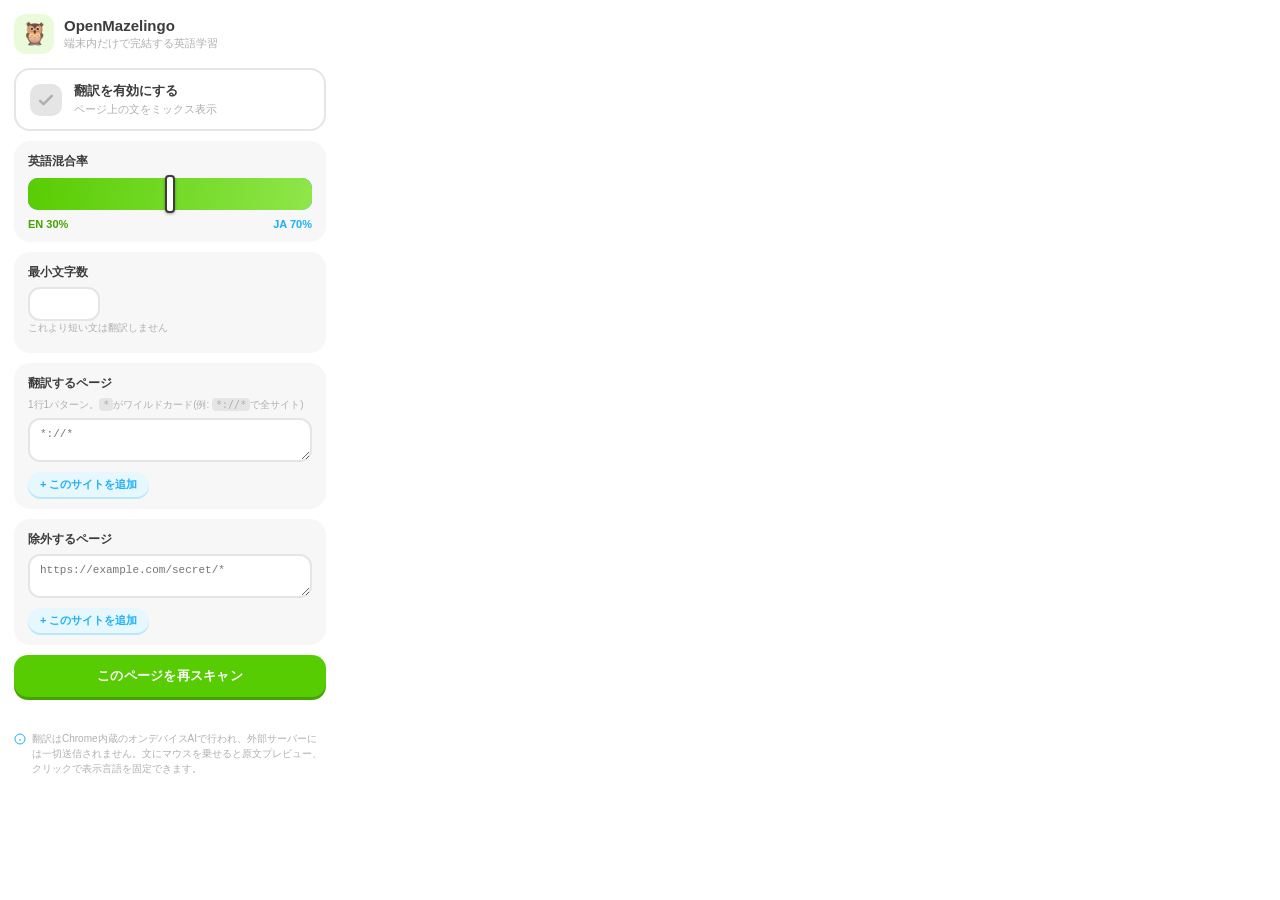
==== popup.html @ 2ac7de0b "Initial commit: OpenMazelingo Sentence-level bilingual mix translator using Chrome's built-in on-dev" ====
<!doctype html>
<html lang="ja">
  <head>
    <meta charset="utf-8" />
    <title>OpenMazelingo</title>
    <link rel="stylesheet" href="popup.css" />
  </head>
  <body>
    <div class="header">
      <div class="logo" aria-hidden="true">🦉</div>
      <div>
        <p class="title">OpenMazelingo</p>
        <p class="subtitle">端末内だけで完結する英語学習</p>
      </div>
    </div>

    <label class="toggle-wrap">
      <input type="checkbox" id="enabled" class="toggle-input" />
      <div class="toggle-card">
        <div class="toggle-icon" aria-hidden="true">
          <svg width="20" height="20" viewBox="0 0 24 24" fill="none">
            <path d="M5 13l4 4L19 7" stroke="currentColor" stroke-width="3" stroke-linecap="round" stroke-linejoin="round" />
          </svg>
        </div>
        <div>
          <div class="toggle-title">翻訳を有効にする</div>
          <div class="toggle-desc">ページ上の文をミックス表示</div>
        </div>
      </div>
    </label>

    <div class="card ratio-card">
      <div class="ratio-header">
        <span class="label">英語混合率</span>
      </div>
      <div class="wave-slider">
        <div class="wave-track">
          <div id="waveFill" class="wave-fill"></div>
        </div>
        <input type="range" id="ratio" min="0" max="100" step="5" />
      </div>
      <div class="ratio-meta">
        <span class="en">EN <span id="ratioValue">30%</span></span>
        <span class="ja">JA <span id="ratioJaValue">70%</span></span>
      </div>
    </div>

    <div class="card">
      <label class="label" for="minTextLength">最小文字数</label>
      <input type="number" id="minTextLength" min="1" max="100" class="input num" />
      <div class="hint">これより短い文は翻訳しません</div>
    </div>

    <div class="card">
      <span class="label">翻訳するページ</span>
      <div class="hint">1行1パターン。<code>*</code>がワイルドカード(例: <code>*://*</code>で全サイト)</div>
      <textarea id="pageListInclude" class="textarea" rows="2" placeholder="*://*"></textarea>
      <button id="addCurrentInclude" class="chip-btn" type="button">+ このサイトを追加</button>
    </div>

    <div class="card">
      <span class="label">除外するページ</span>
      <textarea id="pageListExclude" class="textarea" rows="2" placeholder="https://example.com/secret/*"></textarea>
      <button id="addCurrentExclude" class="chip-btn" type="button">+ このサイトを追加</button>
    </div>

    <button id="rescan" class="primary-btn" type="button">このページを再スキャン</button>
    <p id="status" class="status"></p>

    <p class="note">
      <svg width="12" height="12" viewBox="0 0 24 24" fill="none" stroke="currentColor" stroke-width="2">
        <circle cx="12" cy="12" r="10" />
        <line x1="12" y1="16" x2="12" y2="12" />
        <line x1="12" y1="8" x2="12.01" y2="8" />
      </svg>
      翻訳はChrome内蔵のオンデバイスAIで行われ、外部サーバーには一切送信されません。文にマウスを乗せると原文プレビュー、クリックで表示言語を固定できます。
    </p>

    <script src="popup.js"></script>
  </body>
</html>
---- popup.css ----
:root {
  --green: #58cc02;
  --green-dark: #46a302;
  --green-light: #eafbdb;
  --blue: #1cb0f6;
  --blue-light: #e7f7fe;
  --ink: #3c3c3c;
  --gray: #afafaf;
  --gray-light: #e5e5e5;
  --bg: #ffffff;
  --card-bg: #f7f7f7;
  --radius: 16px;
}

* {
  box-sizing: border-box;
}

body {
  width: 340px;
  margin: 0;
  padding: 14px;
  background: var(--bg);
  color: var(--ink);
  font-family: "Trebuchet MS", "Verdana", "Hiragino Sans", sans-serif;
}

.header {
  display: flex;
  align-items: center;
  gap: 10px;
  margin-bottom: 14px;
}

.logo {
  width: 40px;
  height: 40px;
  border-radius: 12px;
  background: var(--green-light);
  display: flex;
  align-items: center;
  justify-content: center;
  font-size: 22px;
  flex-shrink: 0;
  animation: owl-bob 2.6s ease-in-out infinite;
  transform-origin: 50% 90%;
}

@keyframes owl-bob {
  0%, 100% {
    transform: translateY(0) rotate(0deg);
  }
  50% {
    transform: translateY(-2px) rotate(-4deg);
  }
}

.title {
  margin: 0;
  font-size: 15px;
  font-weight: 800;
  color: var(--ink);
}

.subtitle {
  margin: 2px 0 0;
  font-size: 11px;
  color: var(--gray);
}

.card {
  background: var(--card-bg);
  border-radius: var(--radius);
  padding: 12px 14px;
  margin-bottom: 10px;
}

.label {
  display: block;
  font-size: 12px;
  font-weight: 700;
  color: var(--ink);
  margin-bottom: 6px;
}

.hint {
  font-size: 10px;
  color: var(--gray);
  margin-bottom: 6px;
  line-height: 1.4;
}

.hint code {
  background: var(--gray-light);
  border-radius: 4px;
  padding: 1px 4px;
}

/* Toggle card */
.toggle-wrap {
  display: block;
  margin-bottom: 10px;
  cursor: pointer;
}

.toggle-input {
  position: absolute;
  opacity: 0;
  pointer-events: none;
}

.toggle-card {
  display: flex;
  align-items: center;
  gap: 12px;
  padding: 12px 14px;
  border-radius: var(--radius);
  border: 2px solid var(--gray-light);
  background: var(--bg);
  transition: border-color 0.15s, background 0.15s, transform 0.1s;
}

.toggle-card:active {
  transform: scale(0.98);
}

.toggle-input:checked + .toggle-card {
  border-color: var(--green);
  background: var(--green-light);
}

.toggle-icon {
  width: 32px;
  height: 32px;
  border-radius: 10px;
  background: var(--gray-light);
  color: var(--gray);
  display: flex;
  align-items: center;
  justify-content: center;
  flex-shrink: 0;
  transform: scale(1) rotate(0deg);
  transition: background 0.15s, color 0.15s, transform 0.4s cubic-bezier(0.34, 1.56, 0.64, 1);
}

.toggle-input:checked + .toggle-card .toggle-icon {
  background: var(--green);
  color: #ffffff;
  transform: scale(1.15) rotate(-8deg);
}

.toggle-title {
  font-size: 13px;
  font-weight: 700;
}

.toggle-desc {
  font-size: 11px;
  color: var(--gray);
  margin-top: 2px;
}

/* Ratio slider — Splatoon風の陣取りバトルバー */
.ratio-header {
  margin-bottom: 8px;
}

.wave-slider {
  position: relative;
  height: 32px;
}

.wave-track {
  position: absolute;
  inset: 0;
  border-radius: 10px;
  background: var(--blue);
  overflow: hidden;
  box-shadow: inset 0 0 0 2px rgba(0, 0, 0, 0.08), inset 0 2px 4px rgba(0, 0, 0, 0.12);
}

.wave-fill {
  position: absolute;
  inset: 0;
  width: 100%;
  height: 100%;
  background: linear-gradient(100deg, var(--green), #8fe64a);
  /* clip-path はJSがギザギザ境界線を毎フレーム計算して差し替える */
  transition: clip-path 0.22s ease-in-out;
  will-change: clip-path;
}

.wave-slider input[type="range"] {
  position: absolute;
  left: 0;
  top: 0;
  width: 100%;
  height: 100%;
  margin: 0;
  background: transparent;
  appearance: none;
  -webkit-appearance: none;
  cursor: pointer;
  z-index: 2;
}

.wave-slider input[type="range"]::-webkit-slider-runnable-track {
  height: 100%;
  background: transparent;
}

.wave-slider input[type="range"]::-webkit-slider-thumb {
  -webkit-appearance: none;
  width: 10px;
  height: 38px;
  border-radius: 4px;
  background: #ffffff;
  border: 2px solid var(--ink);
  margin-top: -3px;
  box-shadow: 0 1px 3px rgba(0, 0, 0, 0.35);
  cursor: pointer;
}

.wave-slider input[type="range"]::-moz-range-track {
  height: 100%;
  background: transparent;
}

.wave-slider input[type="range"]::-moz-range-thumb {
  width: 10px;
  height: 38px;
  border-radius: 4px;
  background: #ffffff;
  border: 2px solid var(--ink);
  box-shadow: 0 1px 3px rgba(0, 0, 0, 0.35);
  cursor: pointer;
}

.ratio-meta {
  display: flex;
  justify-content: space-between;
  font-size: 11px;
  font-weight: 700;
  margin-top: 8px;
}

.ratio-meta .en {
  color: var(--green-dark);
}

.ratio-meta .ja {
  color: var(--blue);
}

/* Inputs */
.input,
.textarea {
  width: 100%;
  border: 2px solid var(--gray-light);
  border-radius: 12px;
  padding: 8px 10px;
  font-size: 12px;
  background: var(--bg);
  color: var(--ink);
  outline: none;
  transition: border-color 0.15s;
  font-family: inherit;
}

.input:focus,
.textarea:focus {
  border-color: var(--blue);
}

.input.num {
  width: 72px;
}

.textarea {
  font-family: "Consolas", "Courier New", monospace;
  font-size: 11px;
  resize: vertical;
  margin-bottom: 6px;
}

.chip-btn {
  border: none;
  background: var(--blue-light);
  color: var(--blue);
  font-size: 11px;
  font-weight: 700;
  border-radius: 999px;
  padding: 5px 12px;
  cursor: pointer;
  box-shadow: 0 2px 0 #b8e9fb;
  transition: background 0.15s, transform 0.05s, box-shadow 0.05s;
}

.chip-btn:hover {
  background: #c9edfd;
}

.chip-btn:active {
  transform: translateY(2px);
  box-shadow: 0 0 0 #b8e9fb;
}

.chip-btn:disabled {
  opacity: 0.5;
  cursor: default;
  box-shadow: none;
  transform: none;
}

/* Primary button */
.primary-btn {
  width: 100%;
  padding: 12px;
  border: none;
  border-radius: 14px;
  background: var(--green);
  color: #ffffff;
  font-size: 13px;
  font-weight: 800;
  letter-spacing: 0.02em;
  cursor: pointer;
  box-shadow: 0 3px 0 var(--green-dark);
  transition: transform 0.05s, box-shadow 0.05s, background 0.15s;
}

.primary-btn:hover {
  background: #63d604;
}

.primary-btn:active {
  transform: translateY(2px);
  box-shadow: 0 1px 0 var(--green-dark);
}

.status {
  min-height: 14px;
  font-size: 11px;
  font-weight: 700;
  color: var(--green-dark);
  text-align: center;
  margin: 8px 0 0;
}

.is-pop {
  animation: status-pop 0.3s cubic-bezier(0.34, 1.56, 0.64, 1);
}

@keyframes status-pop {
  0% {
    transform: scale(0.6);
    opacity: 0;
  }
  60% {
    transform: scale(1.1);
    opacity: 1;
  }
  100% {
    transform: scale(1);
    opacity: 1;
  }
}

.note {
  display: flex;
  gap: 6px;
  align-items: flex-start;
  font-size: 10px;
  color: var(--gray);
  line-height: 1.5;
  margin-top: 12px;
}

.note svg {
  flex-shrink: 0;
  margin-top: 2px;
  color: var(--blue);
}
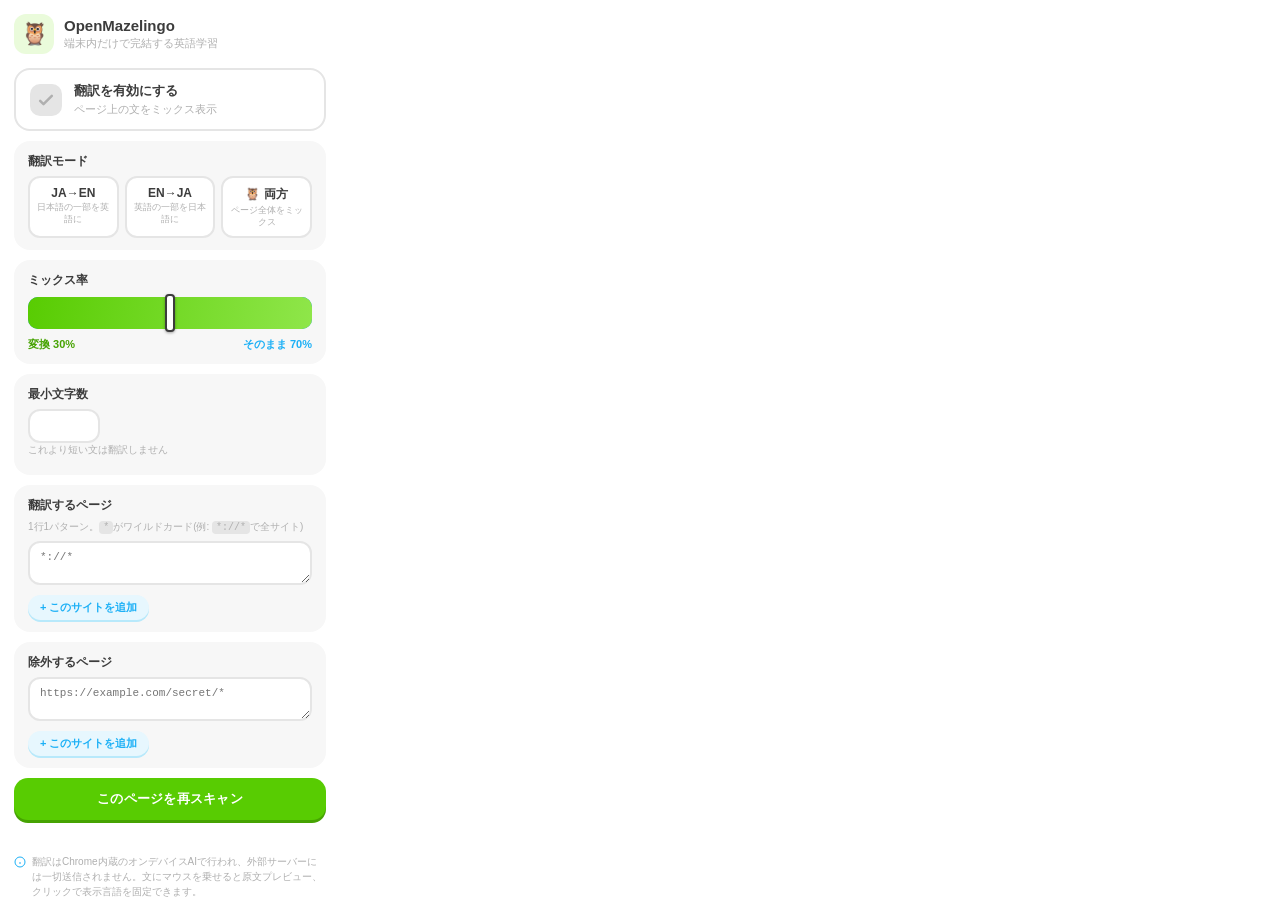
==== commit 42f27221: "Add en->ja and bidirectional mode, owl icon set - New "mode" setting: ja-en / en-ja / both. Sentence" ====
--- a/popup.html
+++ b/popup.html
@@ -29,9 +29,27 @@
       </div>
     </label>
 
+    <div class="card">
+      <span class="label">翻訳モード</span>
+      <div class="mode-toggle">
+        <button type="button" class="mode-btn" data-mode="ja-en">
+          <span class="mode-btn-main">JA→EN</span>
+          <span class="mode-btn-sub">日本語の一部を英語に</span>
+        </button>
+        <button type="button" class="mode-btn" data-mode="en-ja">
+          <span class="mode-btn-main">EN→JA</span>
+          <span class="mode-btn-sub">英語の一部を日本語に</span>
+        </button>
+        <button type="button" class="mode-btn" data-mode="both">
+          <span class="mode-btn-main">🦉 両方</span>
+          <span class="mode-btn-sub">ページ全体をミックス</span>
+        </button>
+      </div>
+    </div>
+
     <div class="card ratio-card">
       <div class="ratio-header">
-        <span class="label">英語混合率</span>
+        <span class="label">ミックス率</span>
       </div>
       <div class="wave-slider">
         <div class="wave-track">
@@ -40,8 +58,8 @@
         <input type="range" id="ratio" min="0" max="100" step="5" />
       </div>
       <div class="ratio-meta">
-        <span class="en">EN <span id="ratioValue">30%</span></span>
-        <span class="ja">JA <span id="ratioJaValue">70%</span></span>
+        <span class="en">変換 <span id="ratioValue">30%</span></span>
+        <span class="ja">そのまま <span id="ratioJaValue">70%</span></span>
       </div>
     </div>
 
--- a/popup.css
+++ b/popup.css
@@ -94,6 +94,52 @@
   background: var(--gray-light);
   border-radius: 4px;
   padding: 1px 4px;
+}
+
+/* Mode toggle (JA→EN / EN→JA / 両方) */
+.mode-toggle {
+  display: grid;
+  grid-template-columns: repeat(3, minmax(0, 1fr));
+  gap: 6px;
+}
+
+.mode-btn {
+  display: flex;
+  flex-direction: column;
+  align-items: center;
+  gap: 2px;
+  border: 2px solid var(--gray-light);
+  background: var(--bg);
+  border-radius: 12px;
+  padding: 8px 4px;
+  cursor: pointer;
+  transition: border-color 0.15s, background 0.15s, transform 0.1s;
+}
+
+.mode-btn:active {
+  transform: scale(0.96);
+}
+
+.mode-btn.is-active {
+  border-color: var(--green);
+  background: var(--green-light);
+}
+
+.mode-btn-main {
+  font-size: 12px;
+  font-weight: 800;
+  color: var(--ink);
+}
+
+.mode-btn.is-active .mode-btn-main {
+  color: var(--green-dark);
+}
+
+.mode-btn-sub {
+  font-size: 9px;
+  color: var(--gray);
+  text-align: center;
+  line-height: 1.3;
 }
 
 /* Toggle card */
